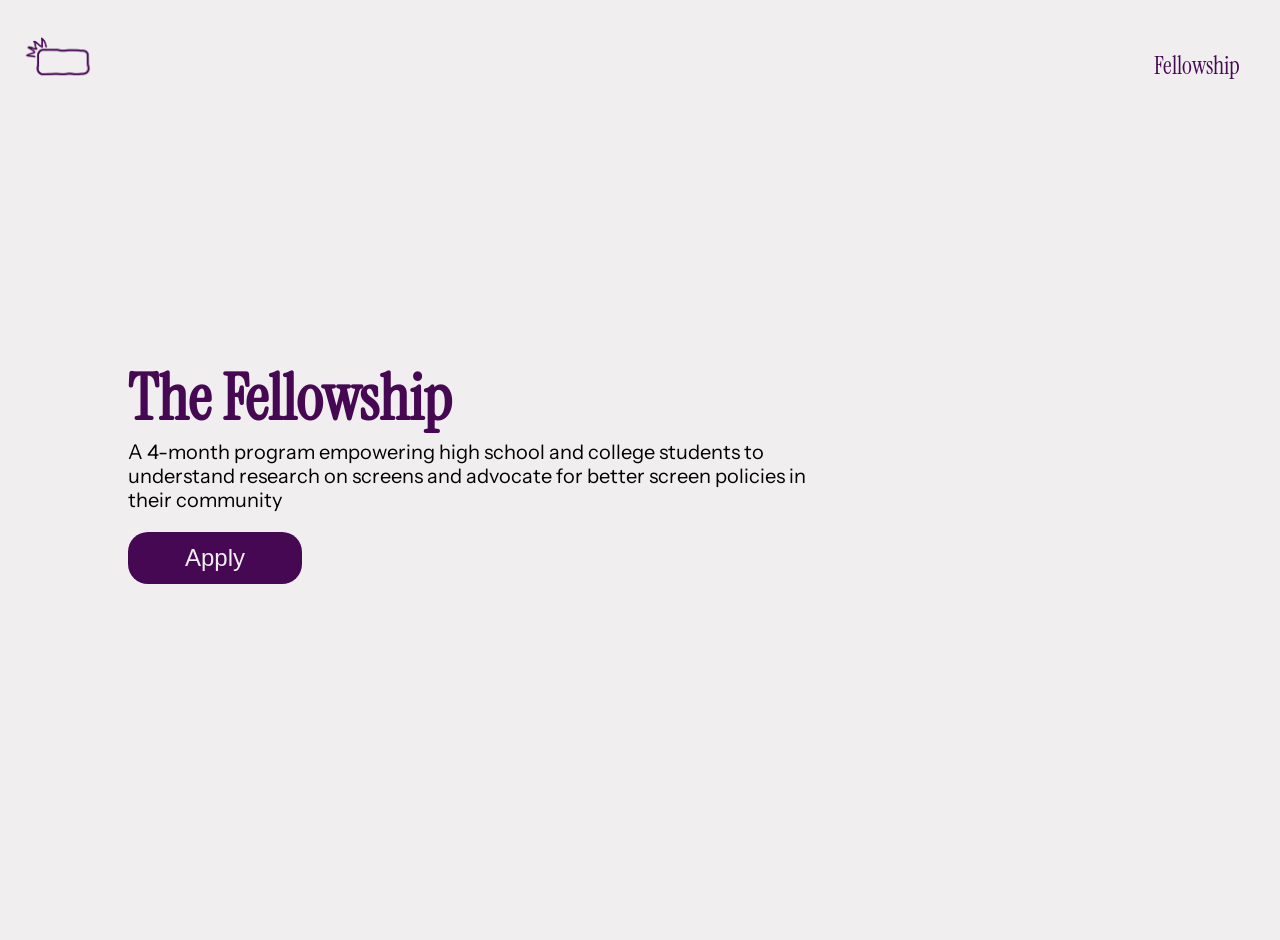
==== fellowship.html @ 429fcf66 "redid everything" ====
<!DOCTYPE html>
<html lang="en">
<head>
    <meta charset="UTF-8">
    <meta name="viewport" content="width=device-width, initial-scale=1.0">
    <title>Fellowship</title>
    <link rel="stylesheet" href="./styles.css">
    <link rel="stylesheet" href="./nav.css">
    <link rel="preconnect" href="https://fonts.googleapis.com">
    <link rel="preconnect" href="https://fonts.gstatic.com" crossorigin>
    <link href="https://fonts.googleapis.com/css2?family=Instrument+Serif:ital@0;1&display=swap" rel="stylesheet">
    <script src="https://code.jquery.com/jquery-3.7.1.js" integrity="sha256-eKhayi8LEQwp4NKxN+CfCh+3qOVUtJn3QNZ0TciWLP4=" crossorigin="anonymous"></script>
    <link rel="preconnect" href="https://fonts.googleapis.com">
    <link rel="preconnect" href="https://fonts.gstatic.com" crossorigin>
    <link href="https://fonts.googleapis.com/css2?family=Instrument+Sans:ital,wght@0,400..700;1,400..700&family=Instrument+Serif:ital@0;1&display=swap" rel="stylesheet">
    <link rel="icon" type="image/x-icon" href="./Screen Shotted Logo.png">
</head>
<body>
        <div id="nav-placeholder">
    </div>
    <script>
    $(function(){
      $("#nav-placeholder").load("nav.html");
    });
    </script>
    <div class="herocontainer">
        <div class="herotext">
            <h1 style="color: var(--edpurple);">
                The Fellowship
            </h1>
            <p>
                A 4-month program empowering high school and college students to understand research on screens and advocate for better screen policies in their community
            </p>
            <div class="button">
                <a href="https://forms.gle/HChViUucxrRV4KAC8">
                <h3>
                    Apply
                </h3>
                </a>
            </div>
        </div>
    </div>
</body>
</html>
---- styles.css ----
:root {
    --edwhite: #F0EEEF;
    --edpurple: #460753;
    --edblack: #18021C;
}

* {
    margin: 0;
    padding: 0;
    background-color: var(--edwhite);
}

.instrument-serif-regular {
  font-family: "Instrument Serif", serif;
  font-weight: 400;
  font-style: normal;
}

.instrument-serif-regular-italic {
  font-family: "Instrument Serif", serif;
  font-weight: 800;
  font-style: italic;
}


h1 {
    font-family: 'Instrument Serif';
    color: var(--edblack);
    font-weight: 600;
    font-size: 64px;
}

h2 {
    font-family: 'Instrument Serif', serif;
    font-weight: 400;
    color: var(--edpurple);
    font-size: 64px;
}

h3 {
    font-weight: 400;
    color: var(--edpurple);
    font-size: 36px;
}

p {
    font-family: 'Instrument Sans', sans-serif;
    font-weight: 400;
    color: var(--quwhite);
    font-size: 20px;
}

.herocontainer {
    min-height: 100vh;
    background-color: var(--edwhite);
    display: flex;
    justify-content: center;
    align-items: center;
    width: clamp(300px, 80%, 1100px);
    padding: 20px;
    margin-left: auto;
    margin-right: auto;
}

.herotext {
    justify-content: start;
    width: clamp(300px, 80%, 700px);
    margin-right: auto;
}

.herotext h2 {
    color: var(--edpurple);
    font-size: 36px;
}

.container {
    min-height: 100vh;
    background-color: var(--quwhite);
    justify-content: center;
    margin-left: auto;
    margin-right: auto;
    margin: 0;
}

.header {
    padding: 50px;
    justify-content: center;
    margin-left: auto;
    margin-right: auto;
    width: clamp(300px, 80%, 1100px);
}

.button {
    background-color: var(--edpurple);
    border: none;
    border-radius: 20px;
    padding: 12px;
    width: 150px;
    cursor: pointer;
    text-decoration: none;
    display: inline-block;
    margin-top: 20px;
}

.button h3 {
    background-color: var(--edpurple);
    color: var(--edwhite);
    text-decoration: none;
    font-size: 24px;
    text-align: center;
    font-family: instrument-sans, sans-serif;
}

.workbox {
    display: inline-flexbox;
    flex-direction: row;
    justify-content: center;
    margin-left: auto;
    margin-right: auto;
    padding-top: 36px;
    padding-bottom: 36px;
    width: clamp(300px, 80%, 1100px);
}

.work {
    min-height: 420px;
    max-width: 300px;
    background-color: var(--qulightblue);
    display: inline-flex;
    padding-bottom: 20px;
    flex-direction: column;
    align-items: start;
    gap: 16px;
    flex-shrink: 0;
    border-radius: 24px;
    margin: 20px;

}

.work img {
    object-fit: cover;
    max-width: 300px;
    border-radius: 24px 24px 0px 0px;
}

.worktext {
    padding-left: 20px;
    padding-right: 20px;
}

.about {
    display: flex;
    flex-direction: row;
    justify-content: start;
    width: clamp(300px, 80%, 1100px);
    padding: 20px;
    margin-left: auto;
    margin-right: auto;
}

.about h3 {
    font-family: 'instrument serif', serif;
}

.about-image img {
    max-width: 400px;
    margin-right: 40px;
    aspect-ratio: 6/7;
    object-fit: cover;
}

.body {
    width: clamp(300px, 80%, 1100px);
    margin-left: auto;
    margin-right: auto;
}

.body p {
    color: var(--edblack);
    font-size: 24px;
}

.body ul {
    padding-left: 40px;
    padding-top: 12px;
    padding-bottom: 12px;
    max-width: 800px;
}

.body li {
    color: var(--edblack);
    font-size: 18px;
    font-family: 'instrument sans', sans-serif;
}

@media screen and (max-width: 700px) {
    .herocontainer {
        padding-left: 20px;
        padding-right: 20px;
        width: auto;
    }

    h1 {
        font-size: 48px;
    }

    h2 {
        font-size: 40px;
    }

    .workbox {
        padding-top: 24px;
        padding-left: 10px;
        padding-right: 10px;
        flex-direction: column;
    }

    .work {
        max-width: 280px;
    }

    .work img {
        max-width: 280px;
    }

    .header {
        padding: 20px;
        width: auto;
    }

    .about {
        flex-direction: column;
        align-items: center;
        text-align: start;
    }

    .about-text {
        margin-top: 20px;
    }
}
---- nav.css ----
:root {
    --edwhite: #F0EEEF;
    --edpurple: #460753;
    --edblack: #18021C;
}

a, a:hover, a:visited, a:active {
    color: inherit;
    text-decoration: none;
   }

h1 {
    color: var(--edblack);
}

.navcontainer img {
    padding: 20px;
}

img {
    display: block;
}

.navcontainer {
    width: 100%;
    position: fixed;
}
.navbar {
    display: flex;
    flex-direction: row;
    flex-wrap: wrap;
    font-size: 1rem;
    justify-content: space-between;
    max-width: 1280px;
    margin-left: auto;
    margin-right: auto;
}

.navleft h2{
    color: var(--edpurple);
    font-size: 2rem;
    padding-left: 60px;
    padding-top: 1.2rem;
    font-weight: 500;
}

.navright{
    display: inline-flex;
    flex-direction: row;
    margin-top: 50px;
    margin-right: 30px;
    color: var(--edpurple);
}

.navright h3 {
    color: var(--edpurple);
    margin-left: 10px;
    margin-right: 10px;
    font-weight: 400;
    font-size: 1.5rem;
    font-family: 'Instrument Serif', serif;
}

.navright li {
    list-style-type: none;
    display: inline-block;
    flex-direction: row;  
}

.hamburger {
    display: none;
    cursor: pointer;
}

.bar {
    display: block;
    width: 30px;
    height: 3.6px;
    margin-bottom: 6px;
    color: var(--edpurple);
}

.sticky {
    position: fixed;
    top: 0;
    width: 100%;
}
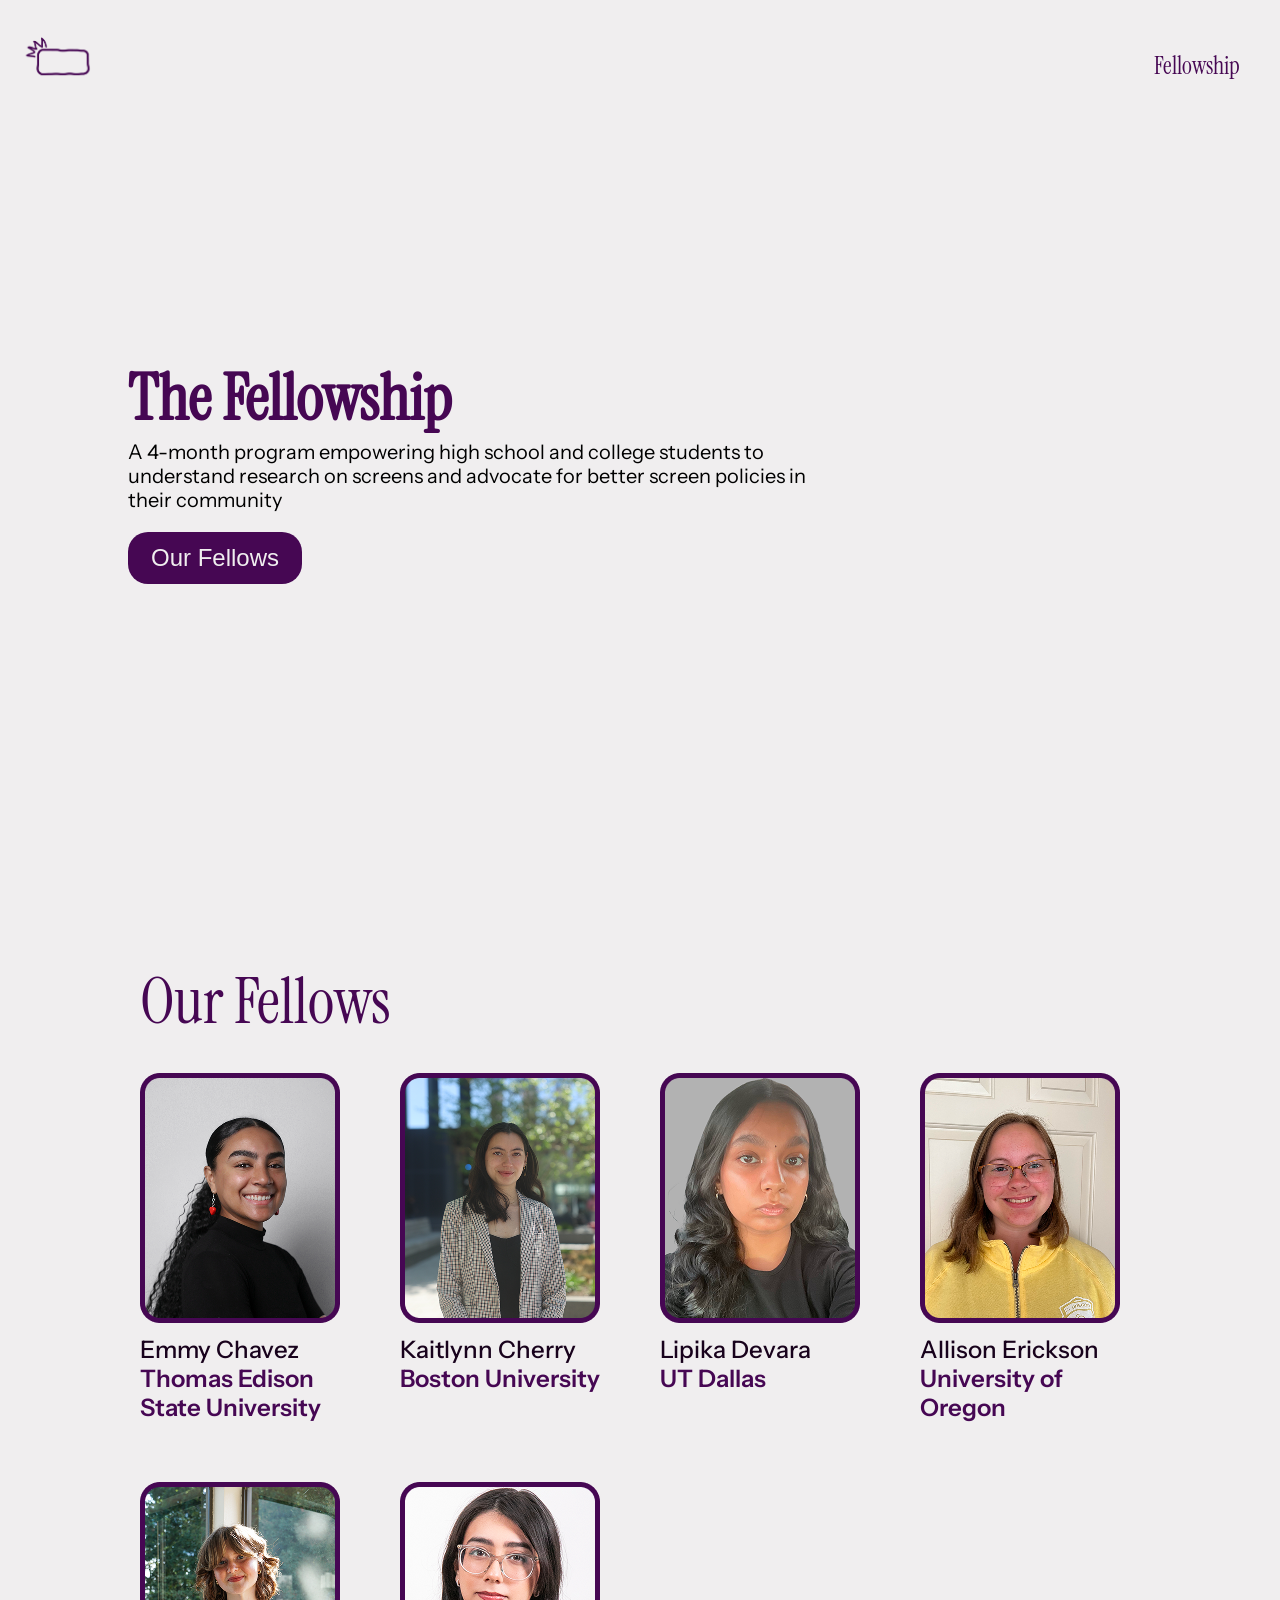
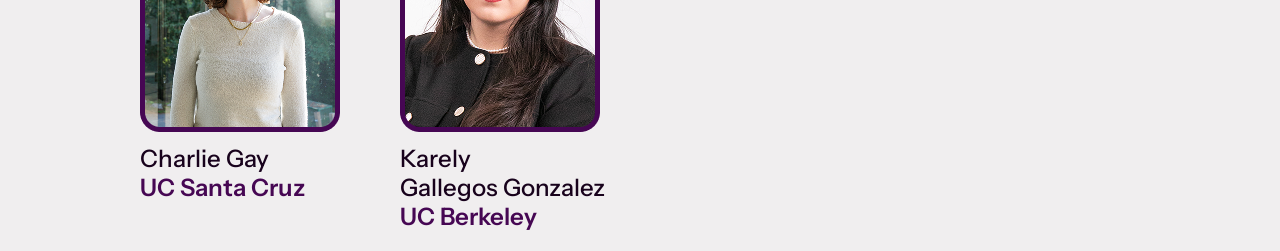
==== commit 48782bfa: "fellowship section added headshots and fellows to website" ====
--- a/fellowship.html
+++ b/fellowship.html
@@ -32,13 +32,77 @@
                 A 4-month program empowering high school and college students to understand research on screens and advocate for better screen policies in their community
             </p>
             <div class="button">
-                <a href="https://forms.gle/HChViUucxrRV4KAC8">
+                <a href="#fellows">
                 <h3>
-                    Apply
+                    Our Fellows
                 </h3>
                 </a>
             </div>
         </div>
     </div>
+    <div class="fellows" id="fellows">
+        <div>
+            <h2>
+                Our Fellows
+            </h2>
+        </div>
+        <div class="fellowship-container">
+            <div class="fellow">
+                <img src="headshots/EC.png" alt="Photo of Emmy Chavez">
+                <h3>
+                    Emmy Chavez
+                </h3>
+                <h4>
+                    Thomas Edison <br>
+                    State University
+                </h4>
+            </div>
+            <div class="fellow">
+                <img src="headshots/KC.png" alt="Photo of Kaitlynn Cherry">
+                <h3>
+                    Kaitlynn Cherry
+                </h3>
+                <h4>
+                    Boston University
+                </h4>
+            </div>
+            <div class="fellow">
+                <img src="headshots/LD.png" alt="Photo of Lipika Devara">
+                <h3>
+                    Lipika Devara
+                </h3>
+                <h4>
+                    UT Dallas
+                </h4>
+            </div>
+            <div class="fellow">
+                <img src="headshots/AE.png" alt="Photo of Allison Erickson">
+                <h3>
+                    Allison Erickson
+                </h3>
+                <h4>
+                    University of <br>Oregon
+                </h4>
+            </div>
+            <div class="fellow">
+                <img src="headshots/CG.png" alt="Photo of Charlie Gay">
+                <h3>
+                    Charlie Gay
+                </h3>
+                <h4>
+                    UC Santa Cruz
+                </h4>
+            </div>
+            <div class="fellow">
+                <img src="headshots/KGG.png" alt="Photo of Emmy Chavez">
+                <h3>
+                    Karely <br> Gallegos Gonzalez
+                </h3>
+                <h4>
+                    UC Berkeley
+                </h4>
+            </div>
+        </div>
+    </div>
 </body>
 </html>
--- a/styles.css
+++ b/styles.css
@@ -193,11 +193,51 @@
     font-family: 'instrument sans', sans-serif;
 }
 
+.fellows {
+    padding: 20px;
+    width: clamp(300px, 80%, 1000px);
+    margin-left: auto;
+    margin-right: auto;
+}
+
+.fellows h2 {
+    margin-bottom: 30px;
+}
+
+.fellowship-container {
+    display: flex;
+    align-items: flex-start;
+    align-content: flex-start;
+    gap: 60px;
+    flex-wrap: wrap;
+}
+
+.fellows h3 {
+    color: var(--edblack);
+    font-family: "Instrument Sans", sans-serif;
+    font-size: 24px;
+    font-style: normal;
+    font-weight: 500;
+    line-height: normal;
+    margin-top: 12px;
+}
+
+.fellows h4 {
+    color: #460753;
+    font-family: "Instrument Sans", sans-serif;
+    font-size: 24px;
+    font-style: normal;
+    font-weight: 600;
+    line-height: normal;
+}
+
+
 @media screen and (max-width: 700px) {
     .herocontainer {
         padding-left: 20px;
         padding-right: 20px;
         width: auto;
+        min-height: 100vh;
     }
 
     h1 {
@@ -237,4 +277,9 @@
     .about-text {
         margin-top: 20px;
     }
+
+    .fellowship-container {
+        flex-direction: none;
+        justify-content: space-evenly;
+    }
 }
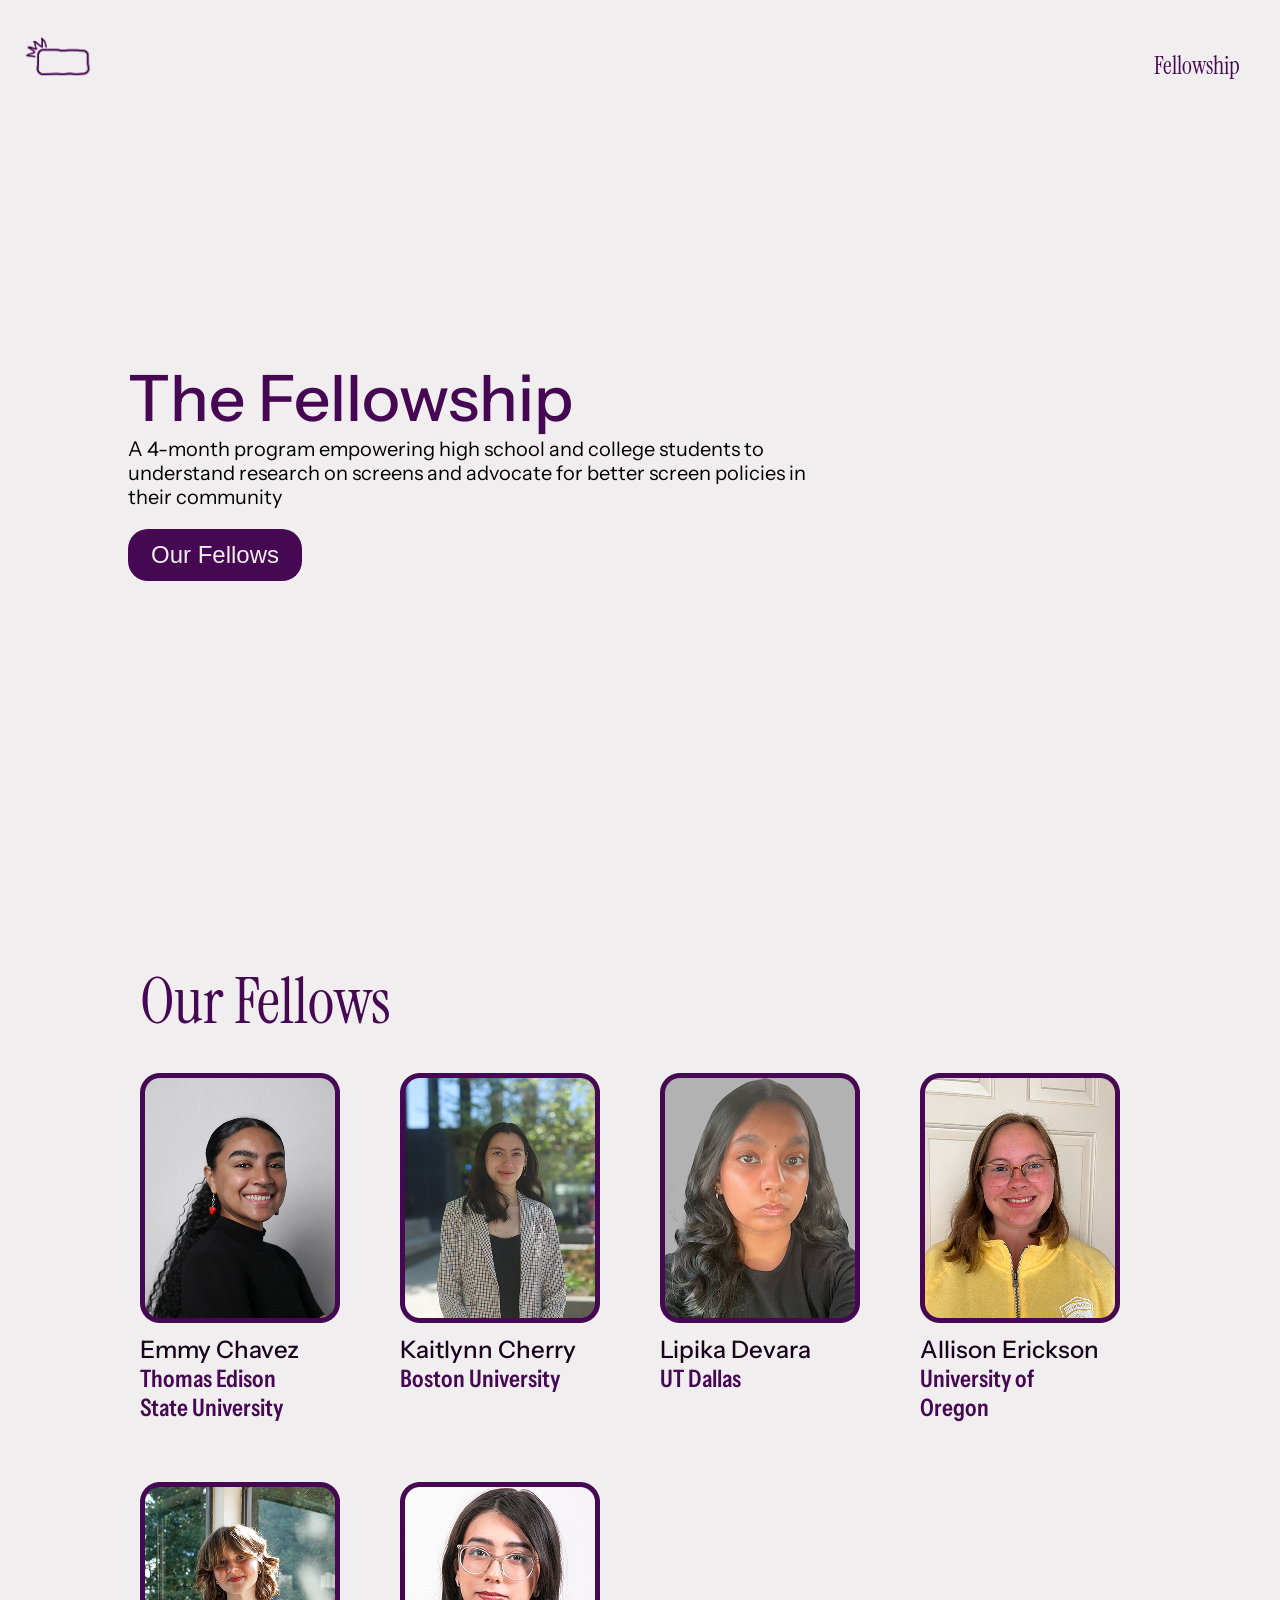
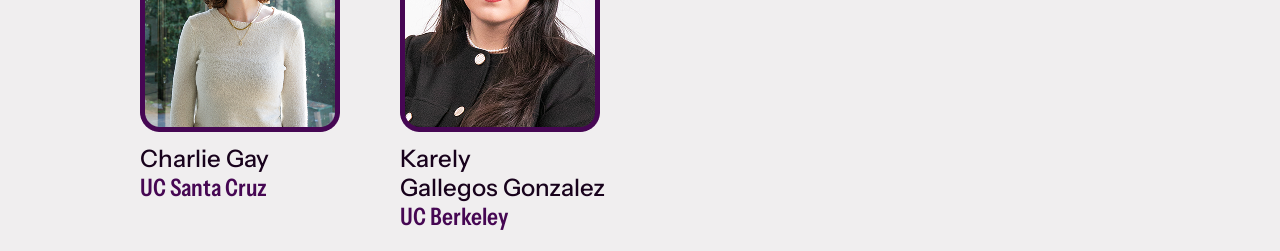
==== commit b7799892: "font updates" ====
--- a/fellowship.html
+++ b/fellowship.html
@@ -12,7 +12,7 @@
     <script src="https://code.jquery.com/jquery-3.7.1.js" integrity="sha256-eKhayi8LEQwp4NKxN+CfCh+3qOVUtJn3QNZ0TciWLP4=" crossorigin="anonymous"></script>
     <link rel="preconnect" href="https://fonts.googleapis.com">
     <link rel="preconnect" href="https://fonts.gstatic.com" crossorigin>
-    <link href="https://fonts.googleapis.com/css2?family=Instrument+Sans:ital,wght@0,400..700;1,400..700&family=Instrument+Serif:ital@0;1&display=swap" rel="stylesheet">
+    <link href="https://fonts.googleapis.com/css2?family=Instrument+Sans:ital,wdth,wght@0,87.5,400..700;1,87.5,400..700&display=swap" rel="stylesheet">
     <link rel="icon" type="image/x-icon" href="./Screen Shotted Logo.png">
 </head>
 <body>
--- a/styles.css
+++ b/styles.css
@@ -24,9 +24,9 @@
 
 
 h1 {
-    font-family: 'Instrument Serif';
-    color: var(--edblack);
-    font-weight: 600;
+    font-family: 'Instrument Sans', sans-serif;
+    color: var(--edblack);
+    font-weight: 500;
     font-size: 64px;
 }
 
@@ -229,6 +229,7 @@
     font-style: normal;
     font-weight: 600;
     line-height: normal;
+    font-variation-settings: "wdth" 80;
 }
 
 
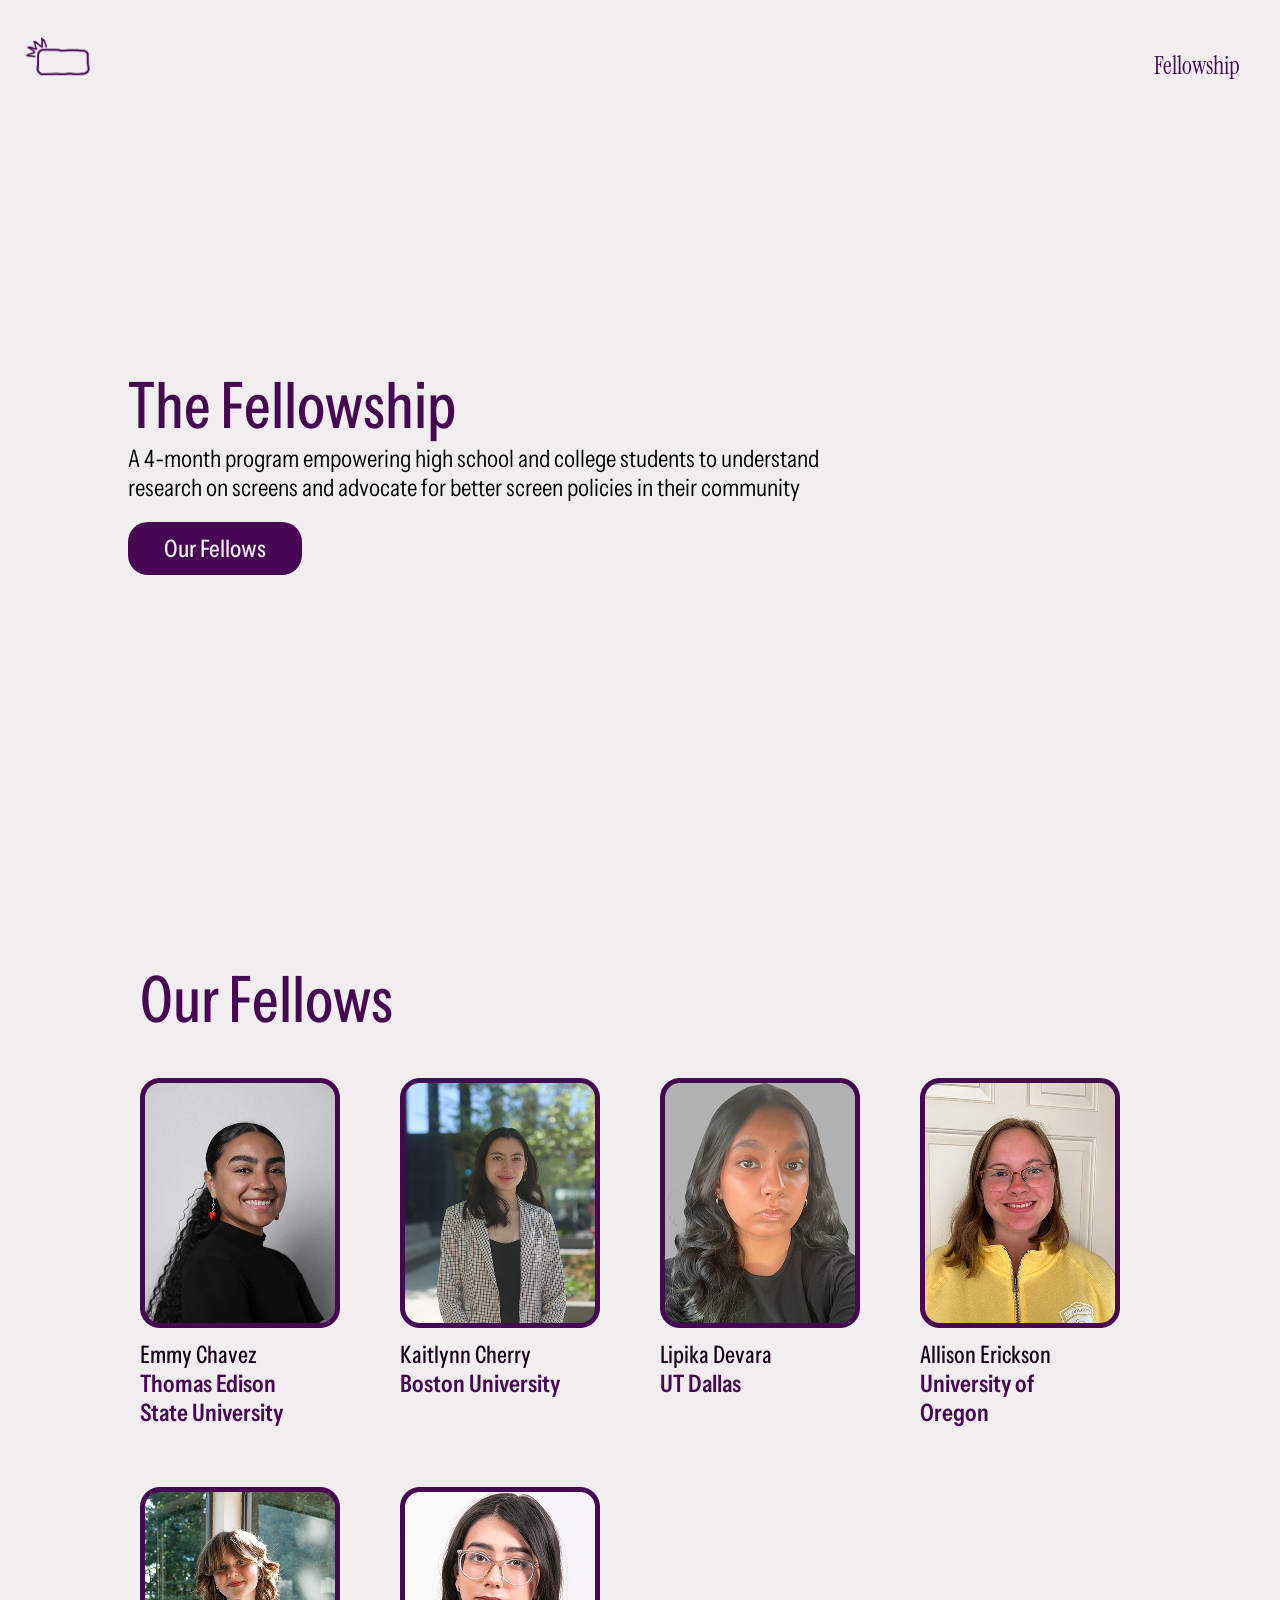
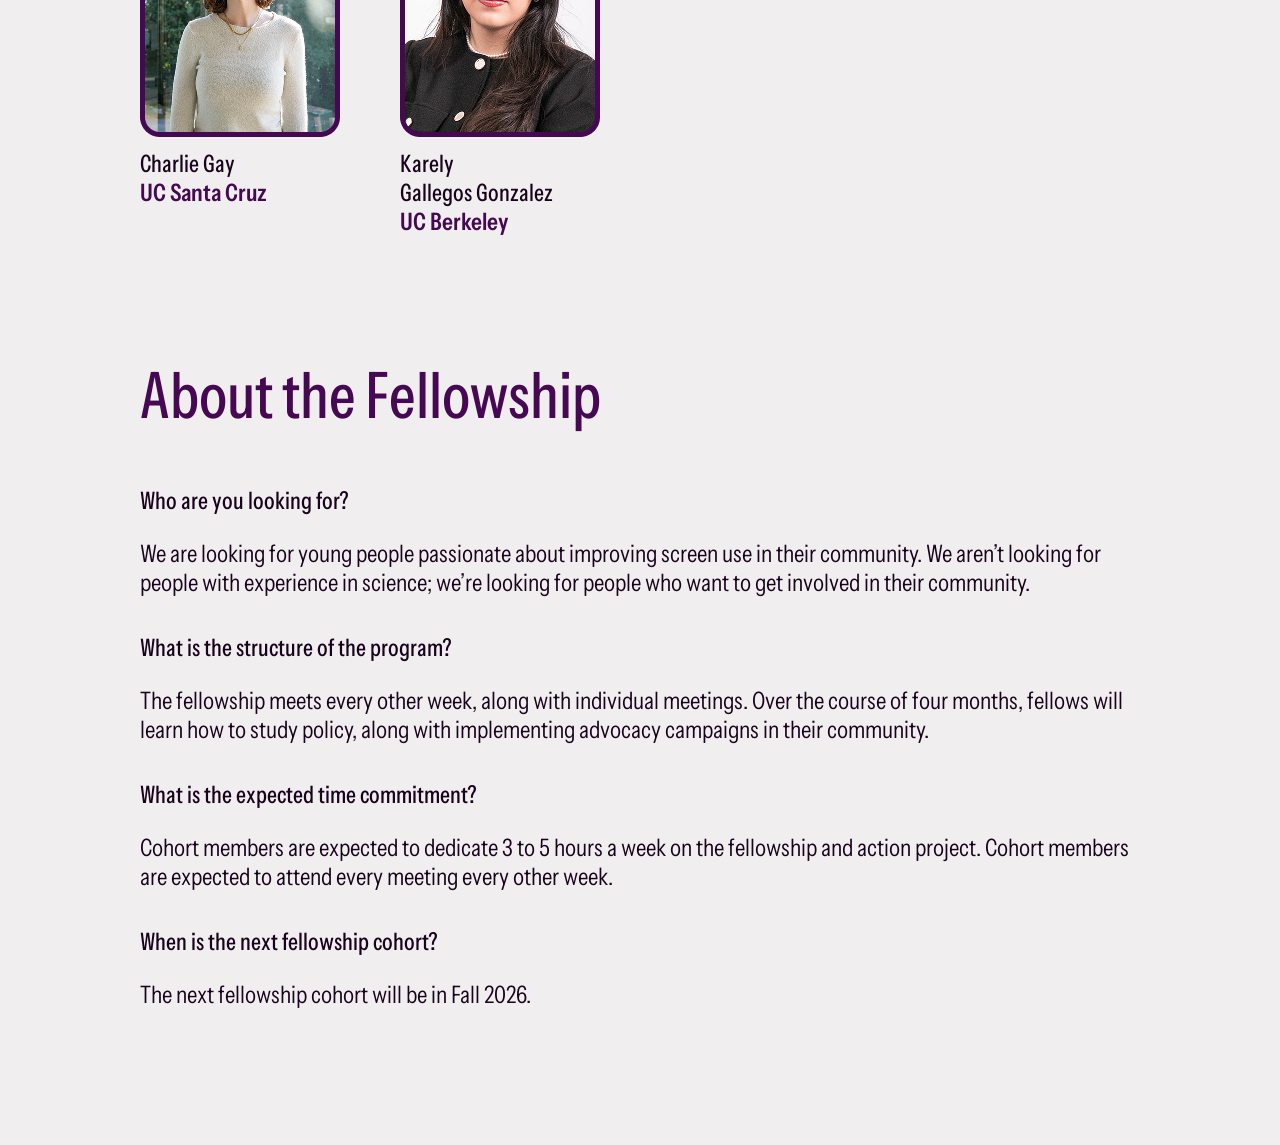
==== commit d513241e: "About Page + Css Updates" ====
--- a/fellowship.html
+++ b/fellowship.html
@@ -25,7 +25,7 @@
     </script>
     <div class="herocontainer">
         <div class="herotext">
-            <h1 style="color: var(--edpurple);">
+            <h1 style="color: var(--edpurple); font-variation-settings: 'wdth' 75;">
                 The Fellowship
             </h1>
             <p>
@@ -104,5 +104,38 @@
             </div>
         </div>
     </div>
+    <div class="fellows">
+        <div>
+            <h2>
+                About the Fellowship
+            </h2>
+        </div>
+        <div class="faq">
+            <h3>
+                Who are you looking for?
+            </h3>
+            <p>
+                We are looking for young people passionate about improving screen use in their community. We aren’t looking for people with experience in science; we’re looking for people who want to get involved in their community.
+            </p>
+            <h3>
+                What is the structure of the program?
+            </h3>
+            <p>
+                The fellowship meets every other week, along with individual meetings. Over the course of four months, fellows will learn how to study policy, along with implementing advocacy campaigns in their community.
+            </p>
+            <h3>
+                What is the expected time commitment?
+            </h3>
+            <p>
+                Cohort members are expected to dedicate 3 to 5 hours a week on the fellowship and action project. Cohort members are expected to attend every meeting every other week.
+            </p>
+            <h3>
+                When is the next fellowship cohort?
+            </h3>
+            <p>
+                The next fellowship cohort will be in Fall 2026.
+            </p>
+        </div>
+    </div>
 </body>
 </html>
--- a/styles.css
+++ b/styles.css
@@ -10,44 +10,41 @@
     background-color: var(--edwhite);
 }
 
-.instrument-serif-regular {
-  font-family: "Instrument Serif", serif;
-  font-weight: 400;
-  font-style: normal;
-}
-
-.instrument-serif-regular-italic {
-  font-family: "Instrument Serif", serif;
-  font-weight: 800;
-  font-style: italic;
-}
-
 
 h1 {
     font-family: 'Instrument Sans', sans-serif;
     color: var(--edblack);
     font-weight: 500;
     font-size: 64px;
+    font-variation-settings:
+        "wdth" 80;
 }
 
 h2 {
-    font-family: 'Instrument Serif', serif;
+    font-family: 'Instrument Sans', sans-serif;
     font-weight: 400;
     color: var(--edpurple);
     font-size: 64px;
+    font-variation-settings:
+        "wdth" 75;
 }
 
 h3 {
+    font-family: 'Instrument Sans', sans-serif;
     font-weight: 400;
     color: var(--edpurple);
     font-size: 36px;
+    font-variation-settings:
+        "wdth" 75;
 }
 
 p {
     font-family: 'Instrument Sans', sans-serif;
     font-weight: 400;
     color: var(--quwhite);
-    font-size: 20px;
+    font-size: 24px;
+    font-variation-settings:
+        "wdth" 80;
 }
 
 .herocontainer {
@@ -83,10 +80,13 @@
 }
 
 .header {
+    font-family: 'Instrument Sans', sans-serif;
     padding: 50px;
     justify-content: center;
     margin-left: auto;
     margin-right: auto;
+    font-variation-settings:
+        "wdth" 75;
     width: clamp(300px, 80%, 1100px);
 }
 
@@ -108,7 +108,9 @@
     text-decoration: none;
     font-size: 24px;
     text-align: center;
-    font-family: instrument-sans, sans-serif;
+    font-variation-settings: 
+        "wdth" 80;
+    font-weight: 500;
 }
 
 .workbox {
@@ -158,15 +160,13 @@
     margin-right: auto;
 }
 
-.about h3 {
-    font-family: 'instrument serif', serif;
-}
 
 .about-image img {
     max-width: 400px;
     margin-right: 40px;
     aspect-ratio: 6/7;
     object-fit: cover;
+    border-radius: 10%;
 }
 
 .body {
@@ -198,10 +198,14 @@
     width: clamp(300px, 80%, 1000px);
     margin-left: auto;
     margin-right: auto;
+    margin-bottom: 80px;
 }
 
 .fellows h2 {
-    margin-bottom: 30px;
+    padding-bottom: 40px;
+    font-weight: 500;
+    font-variation-settings: 
+        "wdth" 75;
 }
 
 .fellowship-container {
@@ -232,6 +236,22 @@
     font-variation-settings: "wdth" 80;
 }
 
+.faq {
+    margin-left: auto;
+    margin-right: auto;
+}
+
+.faq h3 {
+    margin-bottom: 24px;
+}
+
+.faq p {
+    color: var(--edblack);
+    font-size: 24px;
+    font-family: 'instrument sans', sans-serif;
+    margin-bottom: 36px;
+}
+
 
 @media screen and (max-width: 700px) {
     .herocontainer {
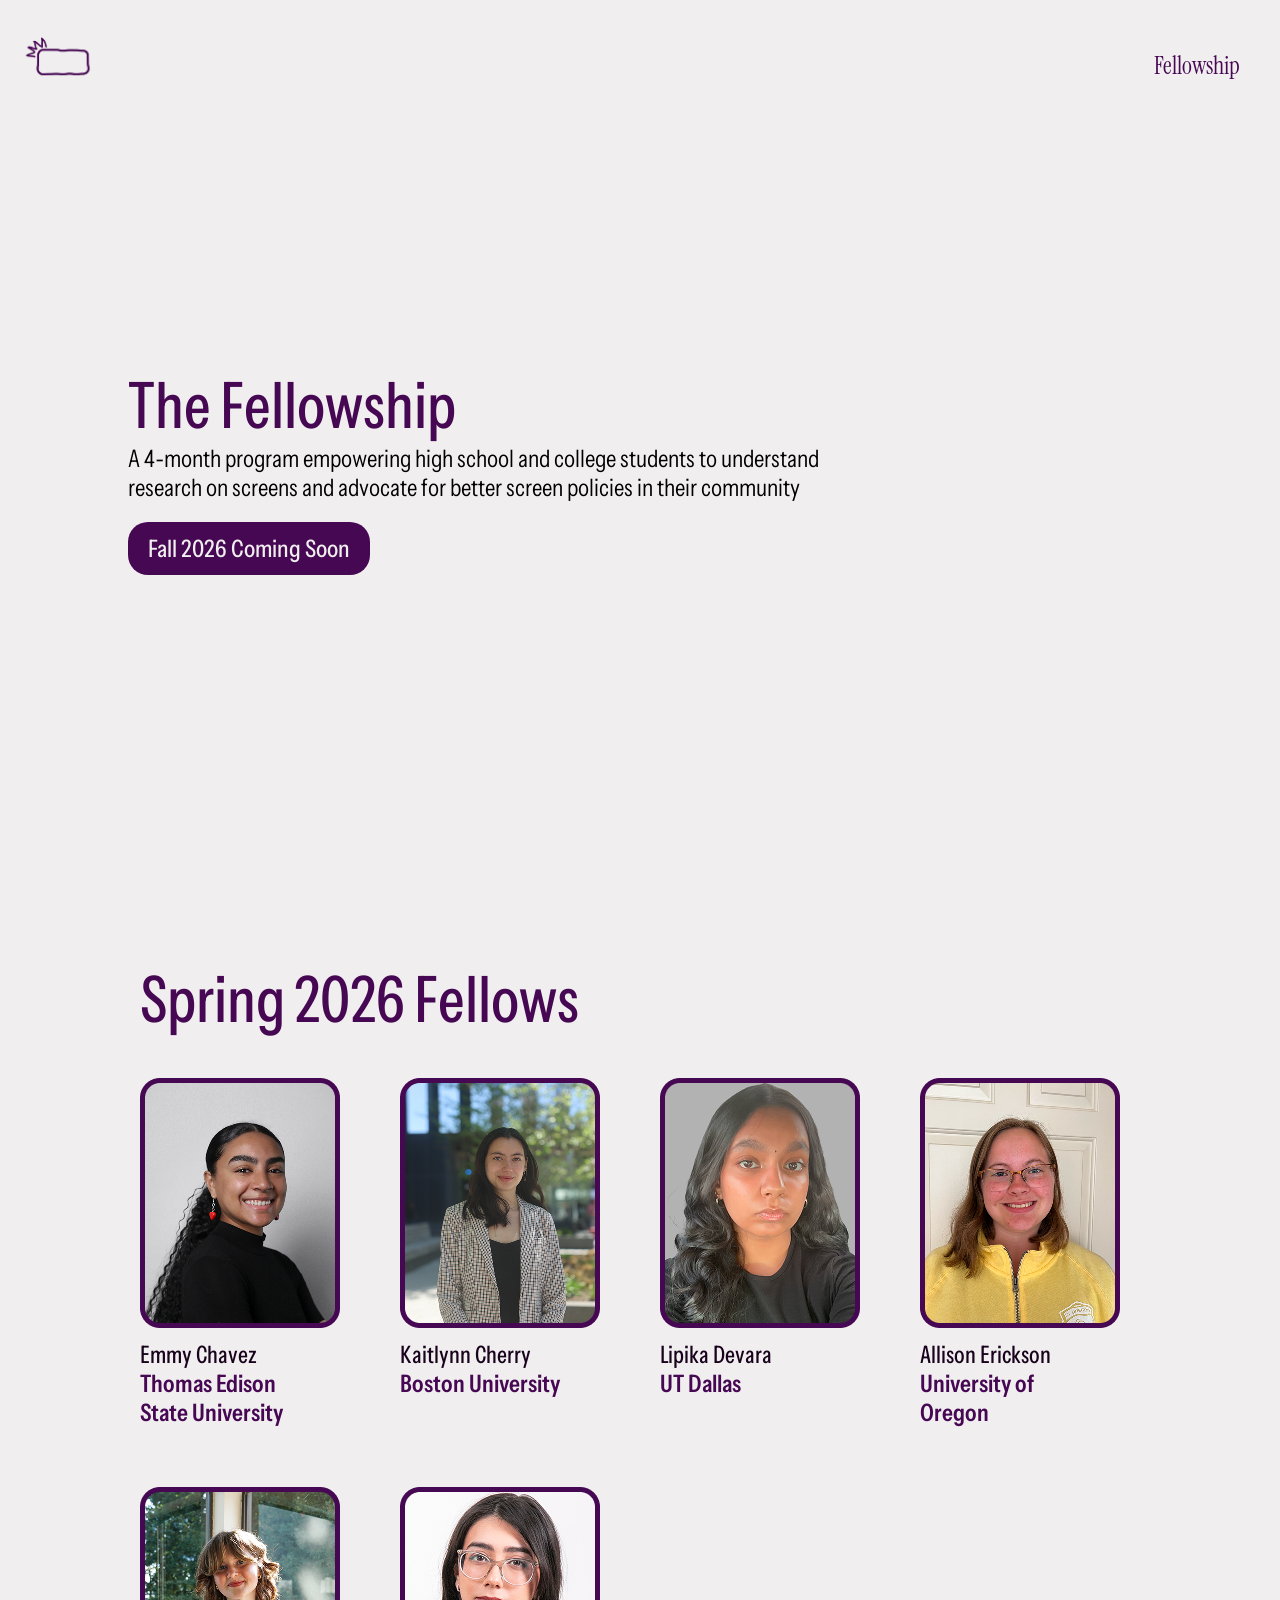
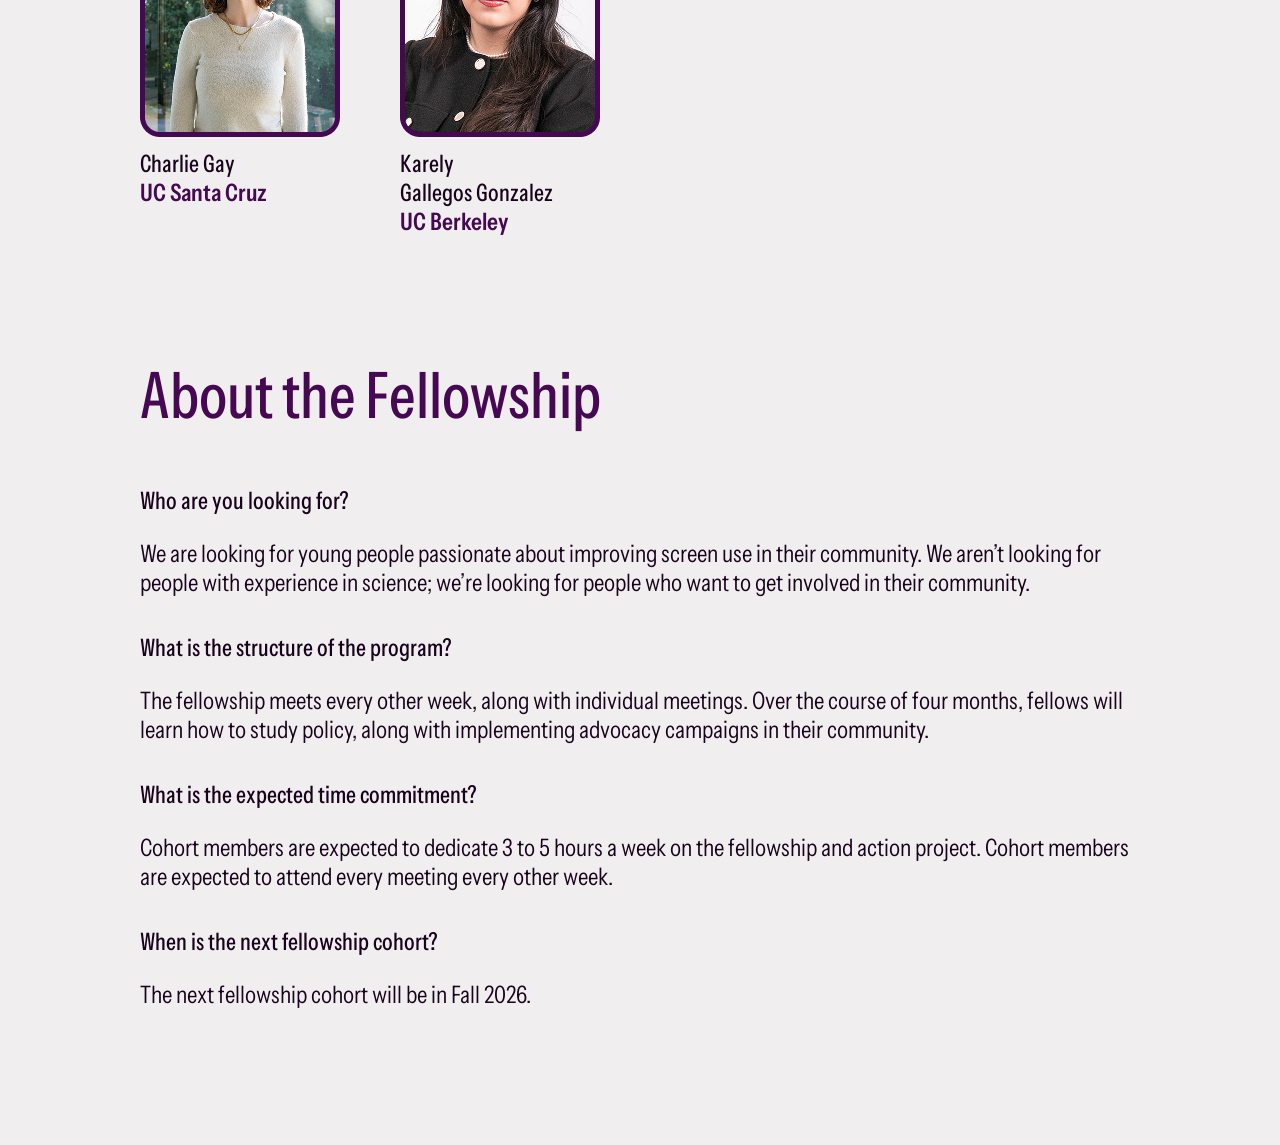
==== commit d7c43f1e: "fall 2026 Updates" ====
--- a/fellowship.html
+++ b/fellowship.html
@@ -34,7 +34,7 @@
             <div class="button">
                 <a href="#fellows">
                 <h3>
-                    Our Fellows
+                    Fall 2026 Coming Soon
                 </h3>
                 </a>
             </div>
@@ -43,7 +43,7 @@
     <div class="fellows" id="fellows">
         <div>
             <h2>
-                Our Fellows
+                Spring 2026 Fellows
             </h2>
         </div>
         <div class="fellowship-container">
--- a/styles.css
+++ b/styles.css
@@ -94,8 +94,10 @@
     background-color: var(--edpurple);
     border: none;
     border-radius: 20px;
-    padding: 12px;
-    width: 150px;
+    padding-left: 20px;
+    padding-right: 20px;
+    padding-top: 12px;
+    padding-bottom: 12px;
     cursor: pointer;
     text-decoration: none;
     display: inline-block;
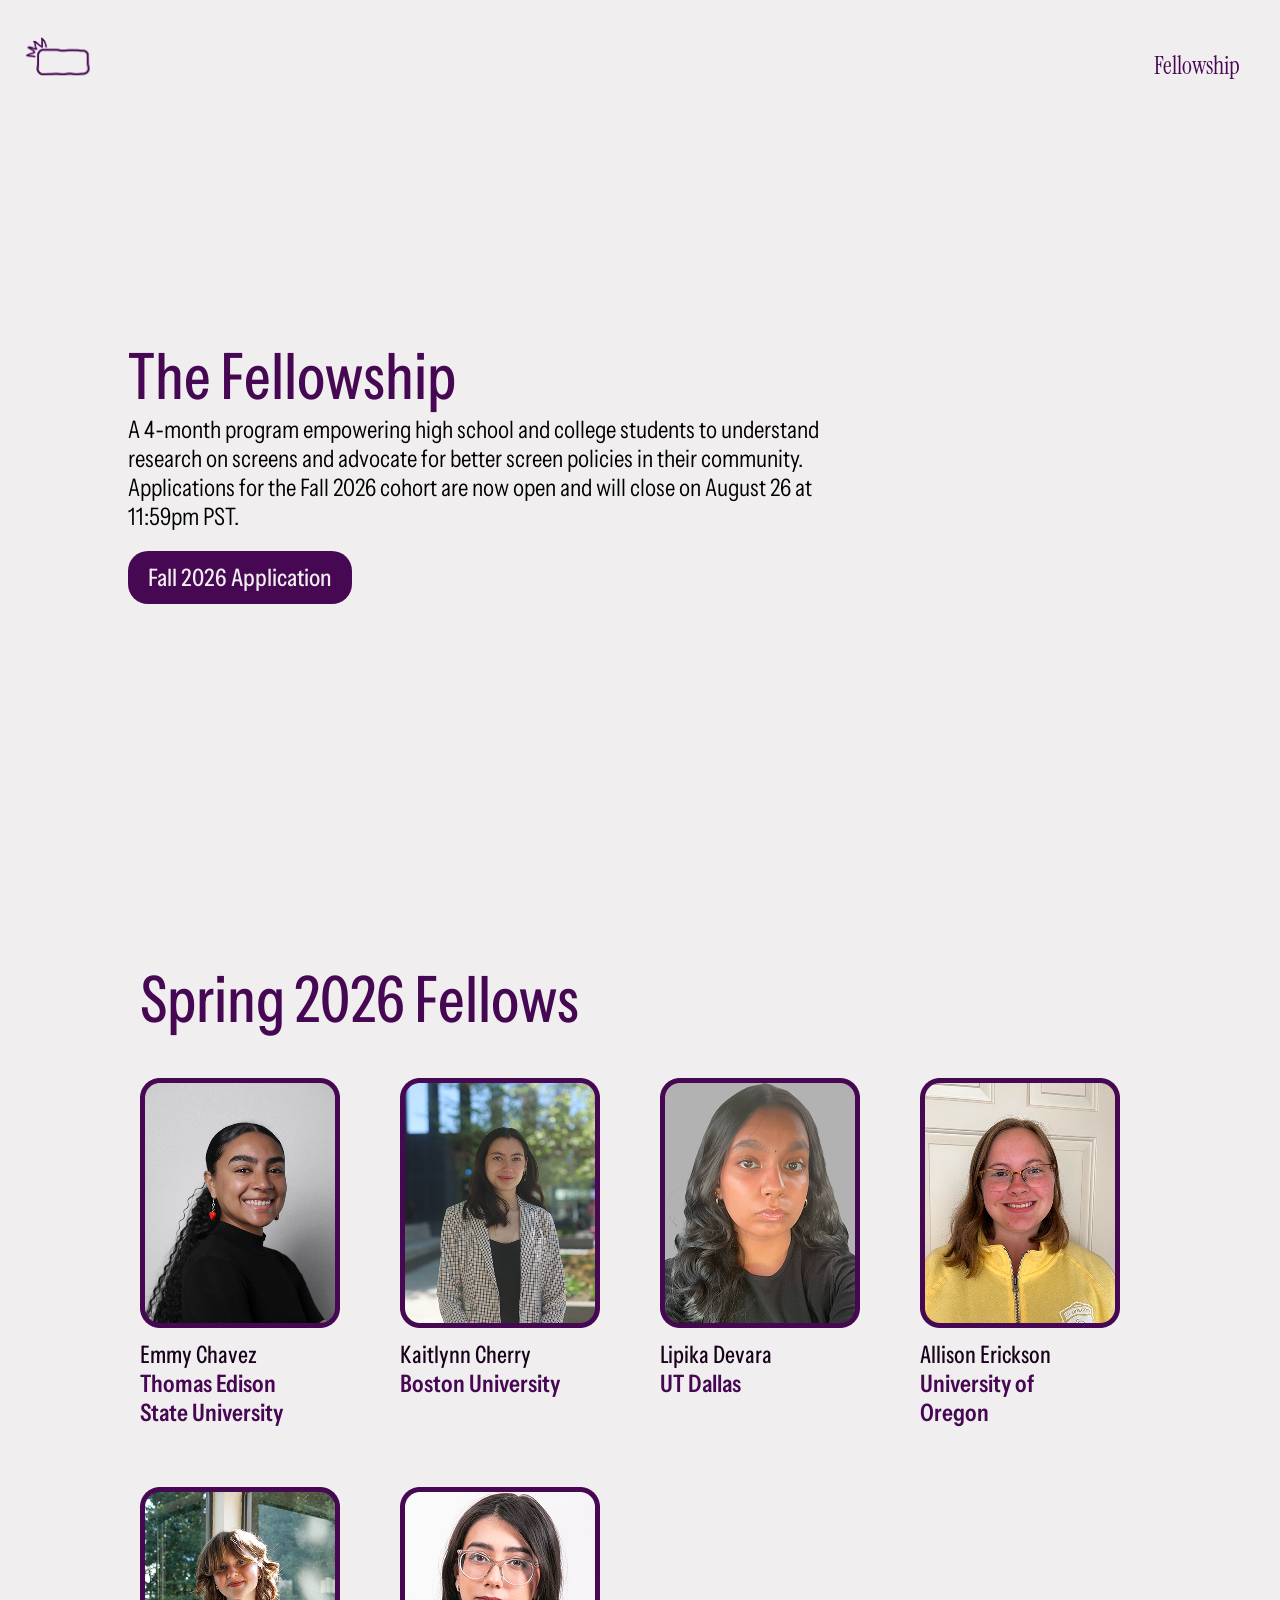
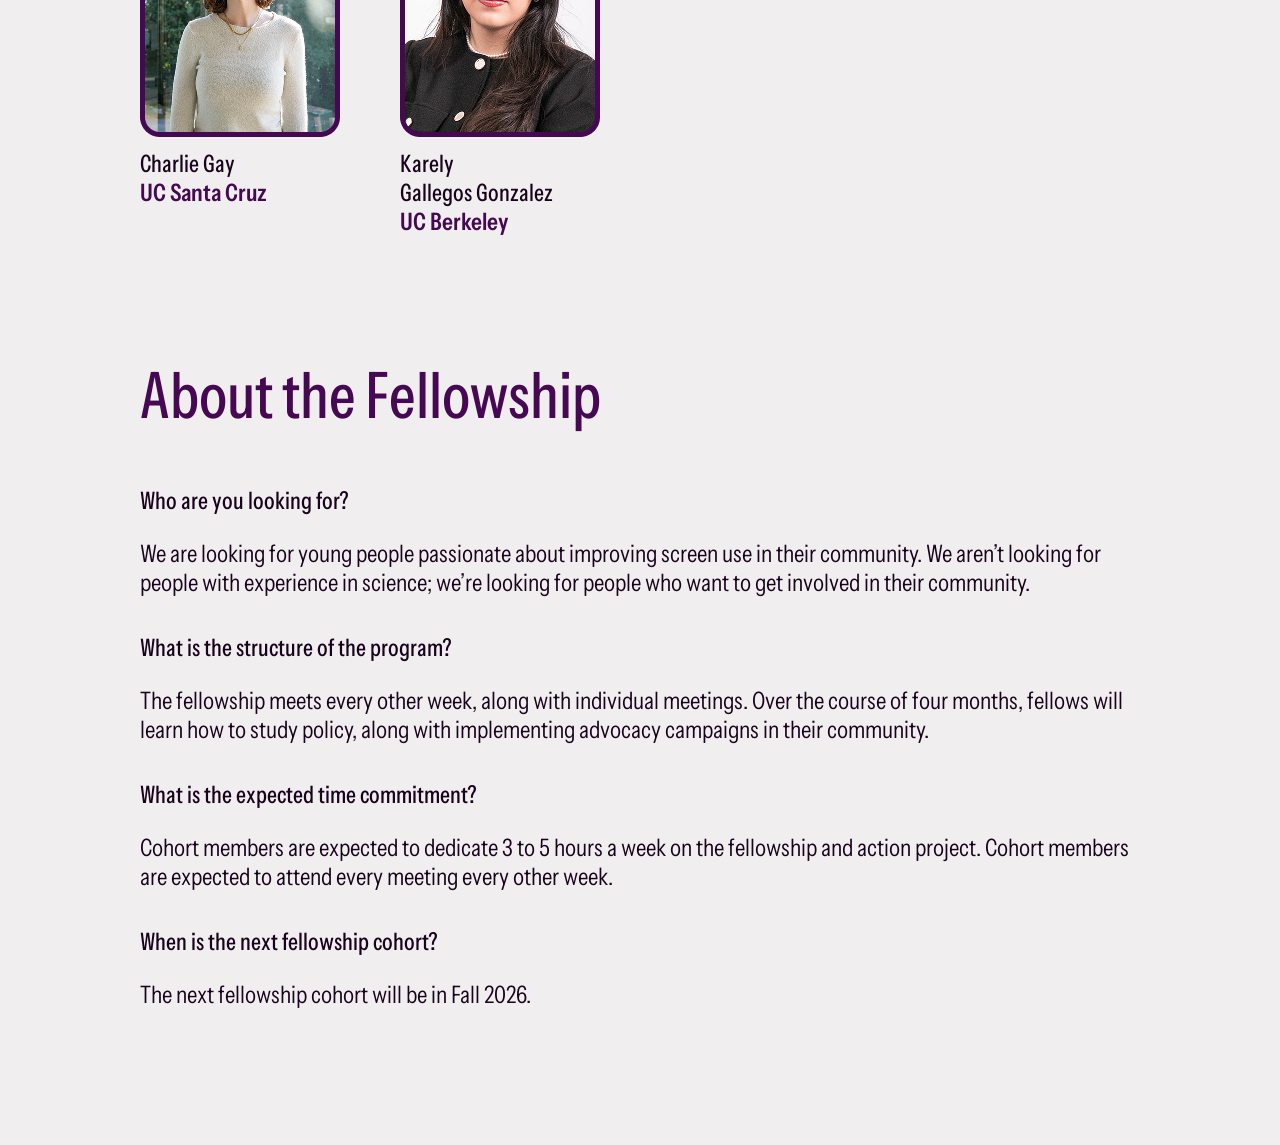
==== commit f09efe34: "fall 2026 application update" ====
--- a/fellowship.html
+++ b/fellowship.html
@@ -29,12 +29,12 @@
                 The Fellowship
             </h1>
             <p>
-                A 4-month program empowering high school and college students to understand research on screens and advocate for better screen policies in their community
+                A 4-month program empowering high school and college students to understand research on screens and advocate for better screen policies in their community. Applications for the Fall 2026 cohort are now open and will close on August 26 at 11:59pm PST.
             </p>
             <div class="button">
-                <a href="#fellows">
+                <a href="https://forms.gle/ZMpFMsC5ezYrTrWBA">
                 <h3>
-                    Fall 2026 Coming Soon
+                    Fall 2026 Application
                 </h3>
                 </a>
             </div>
@@ -132,7 +132,7 @@
             <h3>
                 When is the next fellowship cohort?
             </h3>
-            <p>
+            <p id = "nextcohort">
                 The next fellowship cohort will be in Fall 2026.
             </p>
         </div>
--- a/styles.css
+++ b/styles.css
@@ -255,6 +255,7 @@
 }
 
 
+
 @media screen and (max-width: 700px) {
     .herocontainer {
         padding-left: 20px;
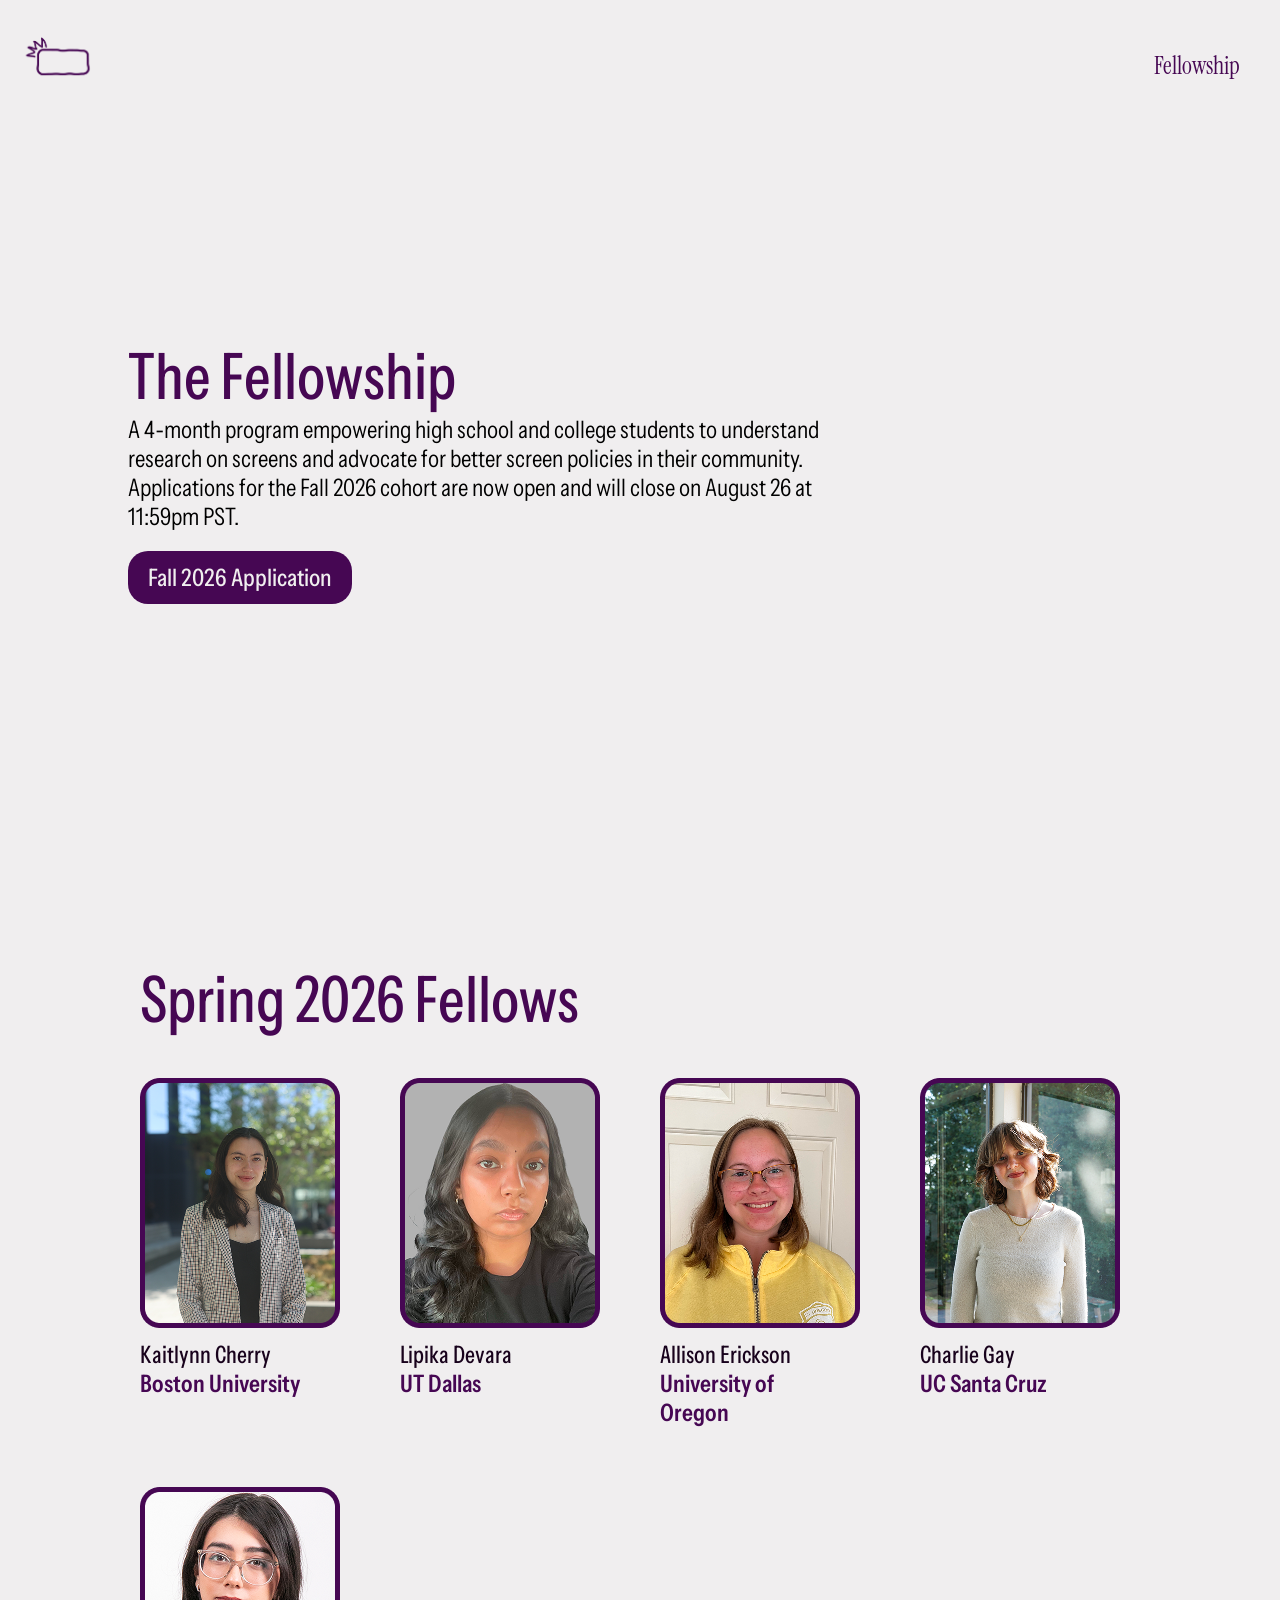
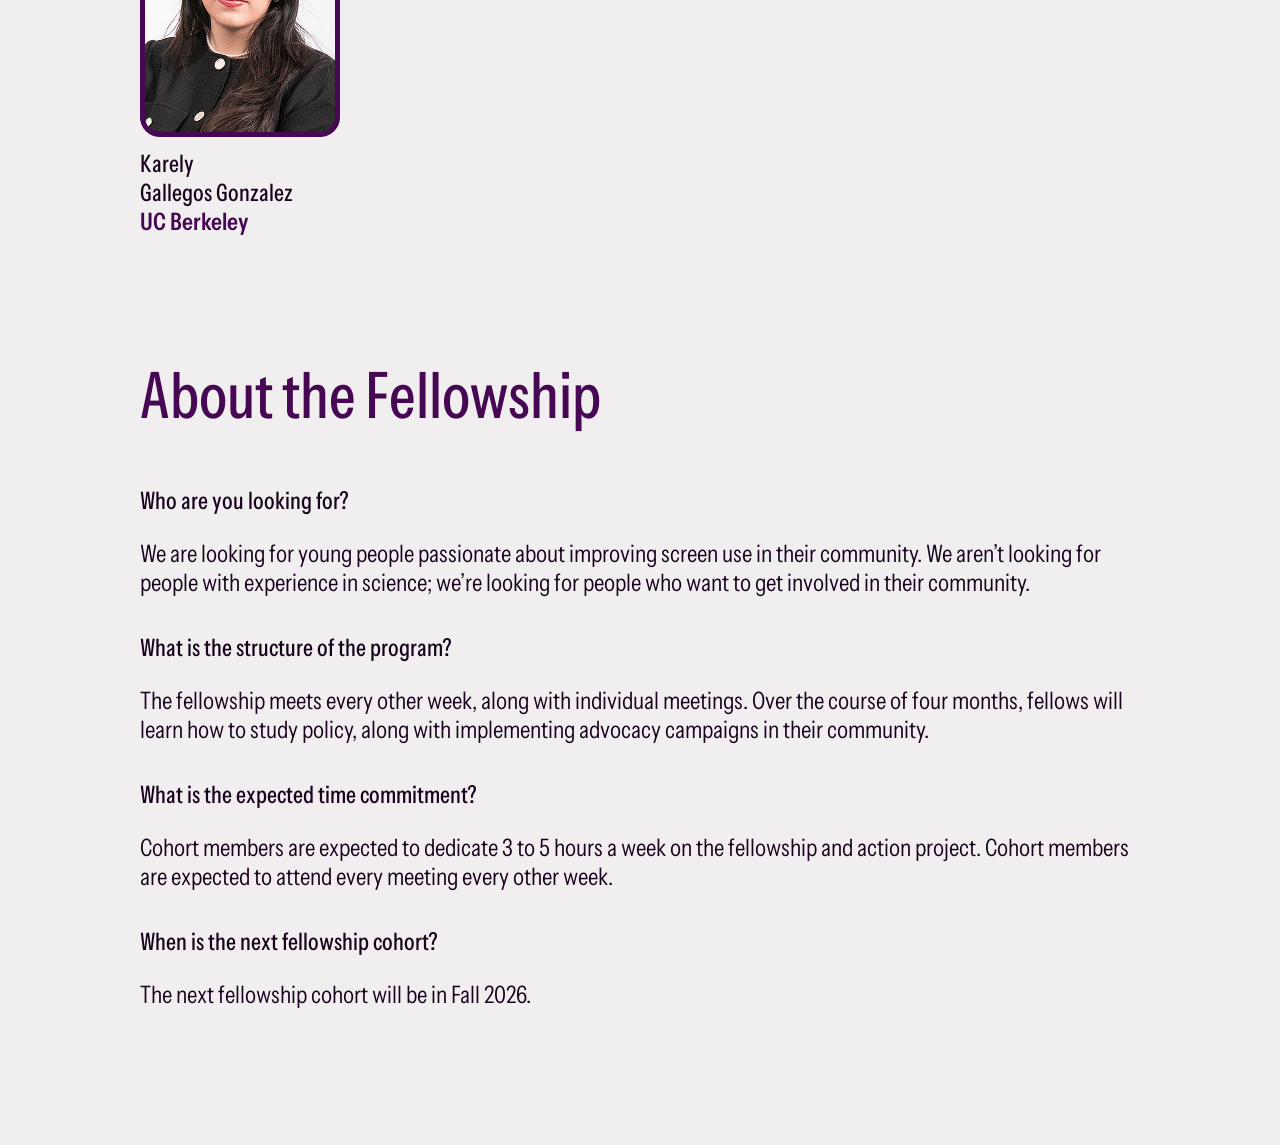
==== commit b5f72f2c: "deleted headshot deleted headshot" ====
--- a/fellowship.html
+++ b/fellowship.html
@@ -47,16 +47,6 @@
             </h2>
         </div>
         <div class="fellowship-container">
-            <div class="fellow">
-                <img src="headshots/EC.png" alt="Photo of Emmy Chavez">
-                <h3>
-                    Emmy Chavez
-                </h3>
-                <h4>
-                    Thomas Edison <br>
-                    State University
-                </h4>
-            </div>
             <div class="fellow">
                 <img src="headshots/KC.png" alt="Photo of Kaitlynn Cherry">
                 <h3>
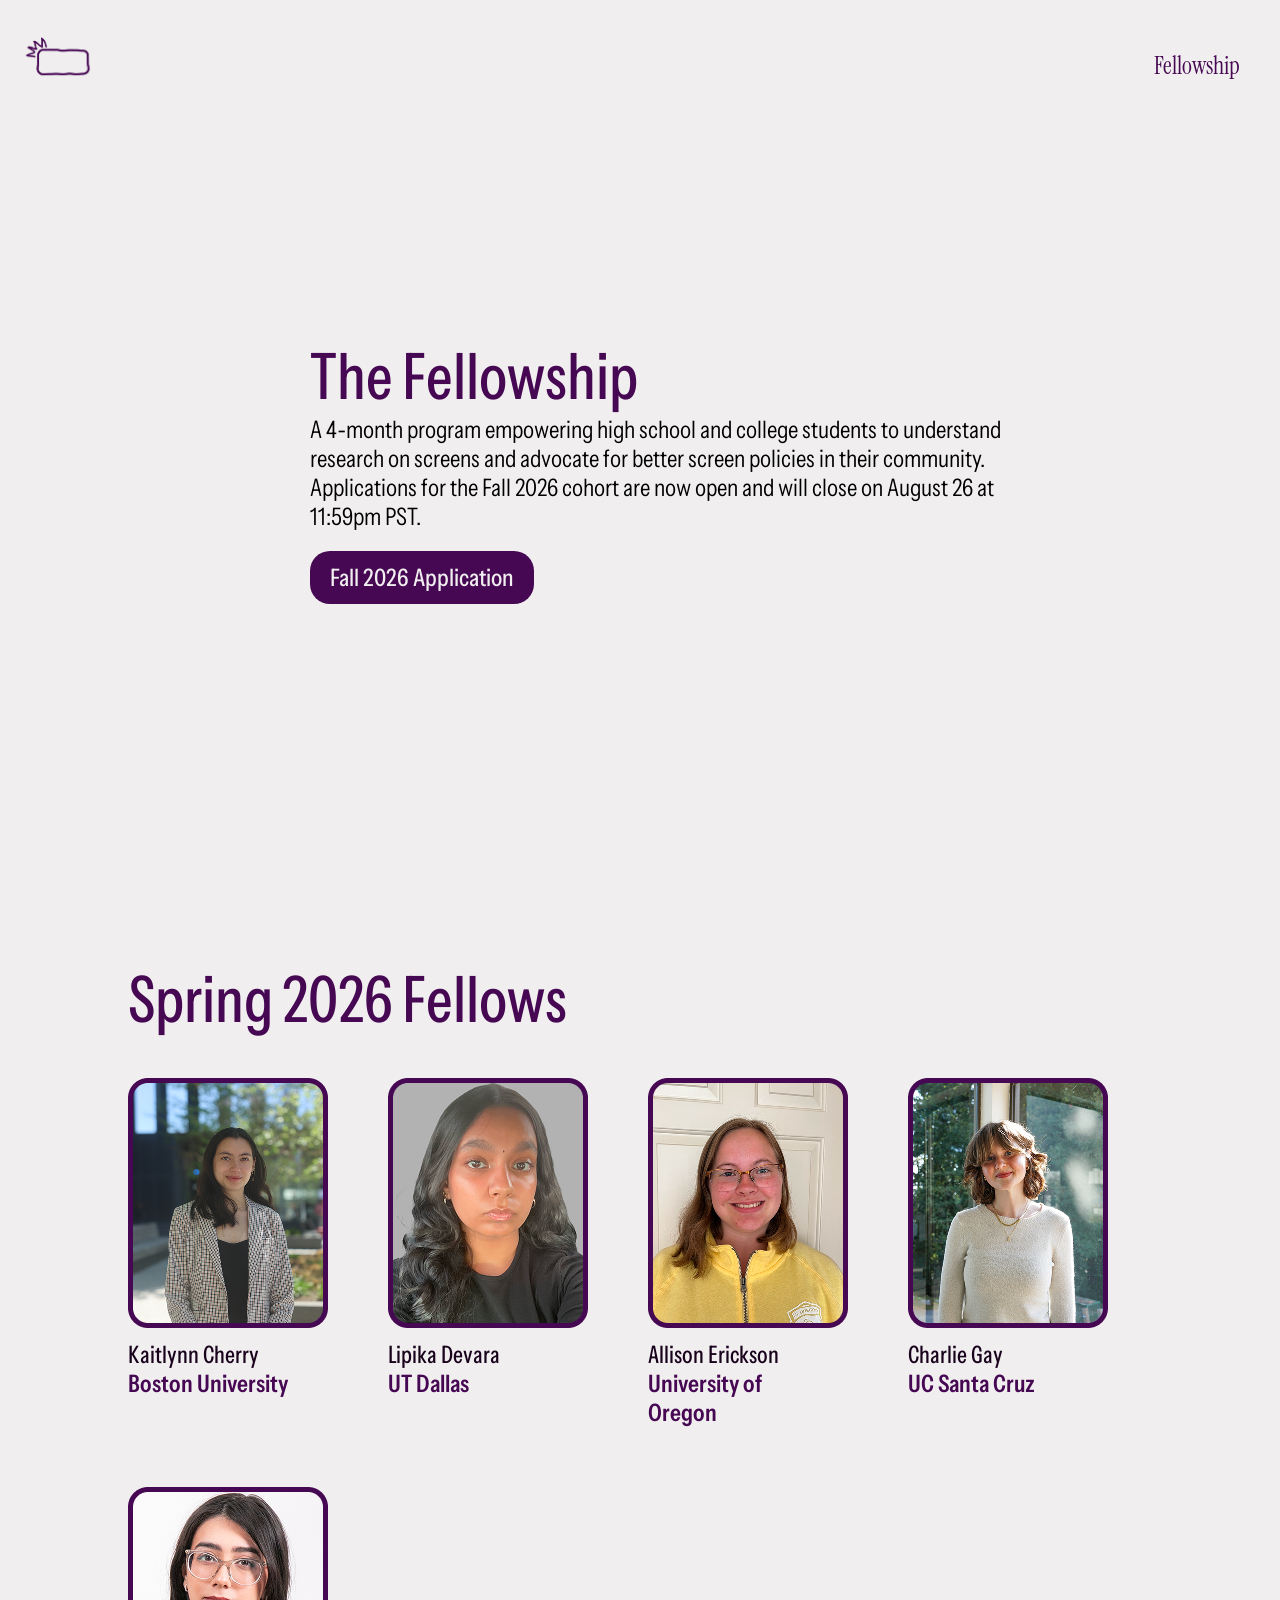
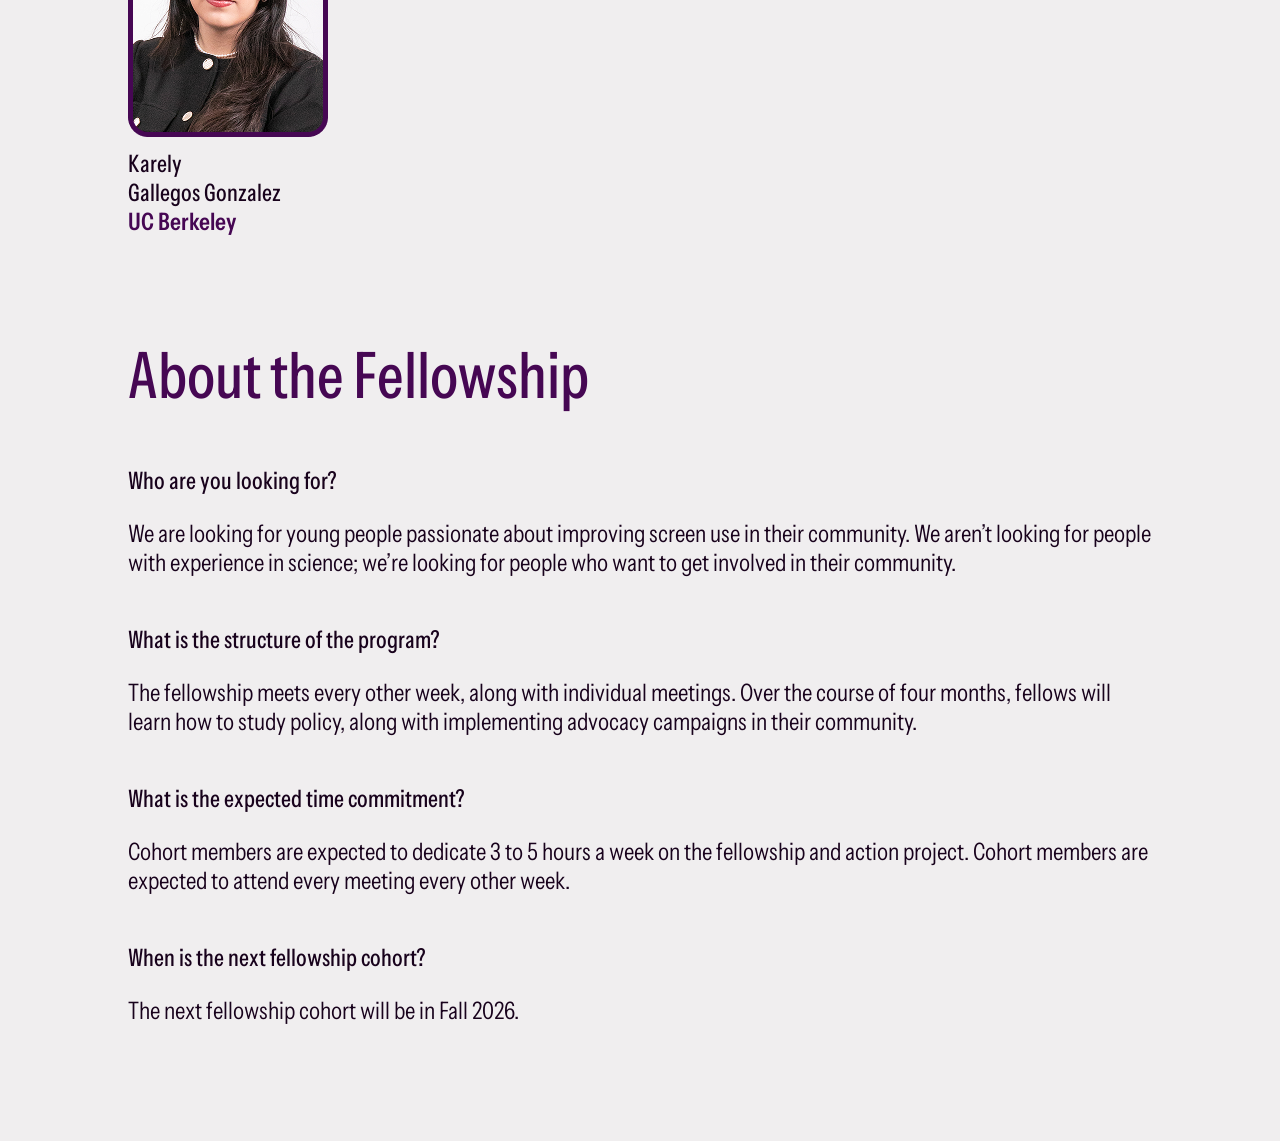
==== commit 6f1eb680: "callout and site prep" ====
--- a/fellowship.html
+++ b/fellowship.html
@@ -40,91 +40,95 @@
             </div>
         </div>
     </div>
-    <div class="fellows" id="fellows">
-        <div>
-            <h2>
-                Spring 2026 Fellows
-            </h2>
-        </div>
-        <div class="fellowship-container">
-            <div class="fellow">
-                <img src="headshots/KC.png" alt="Photo of Kaitlynn Cherry">
-                <h3>
-                    Kaitlynn Cherry
-                </h3>
-                <h4>
-                    Boston University
-                </h4>
+    <div class="fellow-setup">
+        <div class="fellows" id="fellows">
+            <div>
+                <h2>
+                    Spring 2026 Fellows
+                </h2>
             </div>
-            <div class="fellow">
-                <img src="headshots/LD.png" alt="Photo of Lipika Devara">
-                <h3>
-                    Lipika Devara
-                </h3>
-                <h4>
-                    UT Dallas
-                </h4>
-            </div>
-            <div class="fellow">
-                <img src="headshots/AE.png" alt="Photo of Allison Erickson">
-                <h3>
-                    Allison Erickson
-                </h3>
-                <h4>
-                    University of <br>Oregon
-                </h4>
-            </div>
-            <div class="fellow">
-                <img src="headshots/CG.png" alt="Photo of Charlie Gay">
-                <h3>
-                    Charlie Gay
-                </h3>
-                <h4>
-                    UC Santa Cruz
-                </h4>
-            </div>
-            <div class="fellow">
-                <img src="headshots/KGG.png" alt="Photo of Emmy Chavez">
-                <h3>
-                    Karely <br> Gallegos Gonzalez
-                </h3>
-                <h4>
-                    UC Berkeley
-                </h4>
+            <div class="fellowship-container">
+                <div class="fellow">
+                    <img src="headshots/KC.png" alt="Photo of Kaitlynn Cherry">
+                    <h3>
+                        Kaitlynn Cherry
+                    </h3>
+                    <h4>
+                        Boston University
+                    </h4>
+                </div>
+                <div class="fellow">
+                    <img src="headshots/LD.png" alt="Photo of Lipika Devara">
+                    <h3>
+                        Lipika Devara
+                    </h3>
+                    <h4>
+                        UT Dallas
+                    </h4>
+                </div>
+                <div class="fellow">
+                    <img src="headshots/AE.png" alt="Photo of Allison Erickson">
+                    <h3>
+                        Allison Erickson
+                    </h3>
+                    <h4>
+                        University of <br>Oregon
+                    </h4>
+                </div>
+                <div class="fellow">
+                    <img src="headshots/CG.png" alt="Photo of Charlie Gay">
+                    <h3>
+                        Charlie Gay
+                    </h3>
+                    <h4>
+                        UC Santa Cruz
+                    </h4>
+                </div>
+                <div class="fellow">
+                    <img src="headshots/KGG.png" alt="Photo of Emmy Chavez">
+                    <h3>
+                        Karely <br> Gallegos Gonzalez
+                    </h3>
+                    <h4>
+                        UC Berkeley
+                    </h4>
+                </div>
             </div>
         </div>
     </div>
-    <div class="fellows">
-        <div>
-            <h2>
-                About the Fellowship
-            </h2>
-        </div>
-        <div class="faq">
-            <h3>
-                Who are you looking for?
-            </h3>
-            <p>
-                We are looking for young people passionate about improving screen use in their community. We aren’t looking for people with experience in science; we’re looking for people who want to get involved in their community.
-            </p>
-            <h3>
-                What is the structure of the program?
-            </h3>
-            <p>
-                The fellowship meets every other week, along with individual meetings. Over the course of four months, fellows will learn how to study policy, along with implementing advocacy campaigns in their community.
-            </p>
-            <h3>
-                What is the expected time commitment?
-            </h3>
-            <p>
-                Cohort members are expected to dedicate 3 to 5 hours a week on the fellowship and action project. Cohort members are expected to attend every meeting every other week.
-            </p>
-            <h3>
-                When is the next fellowship cohort?
-            </h3>
-            <p id = "nextcohort">
-                The next fellowship cohort will be in Fall 2026.
-            </p>
+    <div class="fellow-setup">
+        <div class="fellows">
+            <div>
+                <h2>
+                    About the Fellowship
+                </h2>
+            </div>
+            <div class="faq">
+                <h3>
+                    Who are you looking for?
+                </h3>
+                <p>
+                    We are looking for young people passionate about improving screen use in their community. We aren’t looking for people with experience in science; we’re looking for people who want to get involved in their community.
+                </p>
+                <h3>
+                    What is the structure of the program?
+                </h3>
+                <p>
+                    The fellowship meets every other week, along with individual meetings. Over the course of four months, fellows will learn how to study policy, along with implementing advocacy campaigns in their community.
+                </p>
+                <h3>
+                    What is the expected time commitment?
+                </h3>
+                <p>
+                    Cohort members are expected to dedicate 3 to 5 hours a week on the fellowship and action project. Cohort members are expected to attend every meeting every other week.
+                </p>
+                <h3>
+                    When is the next fellowship cohort?
+                </h3>
+                <p id = "nextcohort">
+                    The next fellowship cohort will be in Fall 2026.
+                </p>
+            </div>
         </div>
     </div>
 </body>
--- a/styles.css
+++ b/styles.css
@@ -2,12 +2,12 @@
     --edwhite: #F0EEEF;
     --edpurple: #460753;
     --edblack: #18021C;
+    --edpink: #DC3591;
 }
 
 * {
     margin: 0;
     padding: 0;
-    background-color: var(--edwhite);
 }
 
 
@@ -34,6 +34,15 @@
     font-weight: 400;
     color: var(--edpurple);
     font-size: 36px;
+    font-variation-settings:
+        "wdth" 75;
+}
+
+h4 {
+    font-family: 'Instrument Sans', sans-serif;
+    font-weight: 500;
+    color: var(--edblack);
+    font-size: 24px;
     font-variation-settings:
         "wdth" 75;
 }
@@ -53,7 +62,7 @@
     display: flex;
     justify-content: center;
     align-items: center;
-    width: clamp(300px, 80%, 1100px);
+    width: 100%;
     padding: 20px;
     margin-left: auto;
     margin-right: auto;
@@ -62,6 +71,7 @@
 .herotext {
     justify-content: start;
     width: clamp(300px, 80%, 700px);
+    margin-left: auto;
     margin-right: auto;
 }
 
@@ -72,11 +82,10 @@
 
 .container {
     min-height: 100vh;
-    background-color: var(--quwhite);
+    background-color: var(--edwhite);
     justify-content: center;
     margin-left: auto;
     margin-right: auto;
-    margin: 0;
 }
 
 .header {
@@ -88,6 +97,11 @@
     font-variation-settings:
         "wdth" 75;
     width: clamp(300px, 80%, 1100px);
+}
+
+#impact {
+    text-align: center;
+    font-size: 28px;
 }
 
 .button {
@@ -115,7 +129,30 @@
     font-weight: 500;
 }
 
+.callout-box {
+    background-color: color-mix(in srgb, var(--edpink), transparent 80%);
+    border-radius: 24px;
+    padding: 20px;
+    width: clamp(300px, 80%, 1100px);
+    margin-left: auto;
+    margin-right: auto;
+    display: flex;
+    flex-direction: row;
+}
+
+.callout-image img {
+    max-width: 300px;
+    border-radius: 24px;
+    object-fit: cover;
+}
+
+.callout-text {
+    padding-left: 20px;
+    padding-right: 20px;
+}
+
 .workbox {
+    background-color: var(--edwhite);
     display: inline-flexbox;
     flex-direction: row;
     justify-content: center;
@@ -195,12 +232,17 @@
     font-family: 'instrument sans', sans-serif;
 }
 
+.fellow-setup {
+    width: 100%;
+    background-color: var(--edwhite);
+}
+
 .fellows {
     padding: 20px;
-    width: clamp(300px, 80%, 1000px);
-    margin-left: auto;
-    margin-right: auto;
-    margin-bottom: 80px;
+    width: clamp(300px, 80%, 1100px);
+    margin-left: auto;
+    margin-right: auto;
+    padding-bottom: 80px;
 }
 
 .fellows h2 {
@@ -212,6 +254,8 @@
 
 .fellowship-container {
     display: flex;
+    margin-left: auto;
+    margin-right: auto;
     align-items: flex-start;
     align-content: flex-start;
     gap: 60px;
@@ -244,16 +288,23 @@
 }
 
 .faq h3 {
-    margin-bottom: 24px;
+    padding-bottom: 24px;
 }
 
 .faq p {
     color: var(--edblack);
     font-size: 24px;
     font-family: 'instrument sans', sans-serif;
-    margin-bottom: 36px;
-}
-
+    padding-bottom: 36px;
+}
+
+@media screen and (max-width: 1000px) {
+    .callout-box {
+        flex-direction: column;
+        align-items: center;
+        text-align: start;
+    }
+}
 
 
 @media screen and (max-width: 700px) {
@@ -306,4 +357,10 @@
         flex-direction: none;
         justify-content: space-evenly;
     }
+
+    .callout-box {
+        flex-direction: column;
+        align-items: center;
+        text-align: center;
+    }
 }
--- a/nav.css
+++ b/nav.css
@@ -1,6 +1,7 @@
 :root {
     --edwhite: #F0EEEF;
     --edpurple: #460753;
+    --edpurplish: #961baf;
     --edblack: #18021C;
 }
 
@@ -22,6 +23,7 @@
 }
 
 .navcontainer {
+    background-color: var(--edwhite);
     width: 100%;
     position: fixed;
 }
